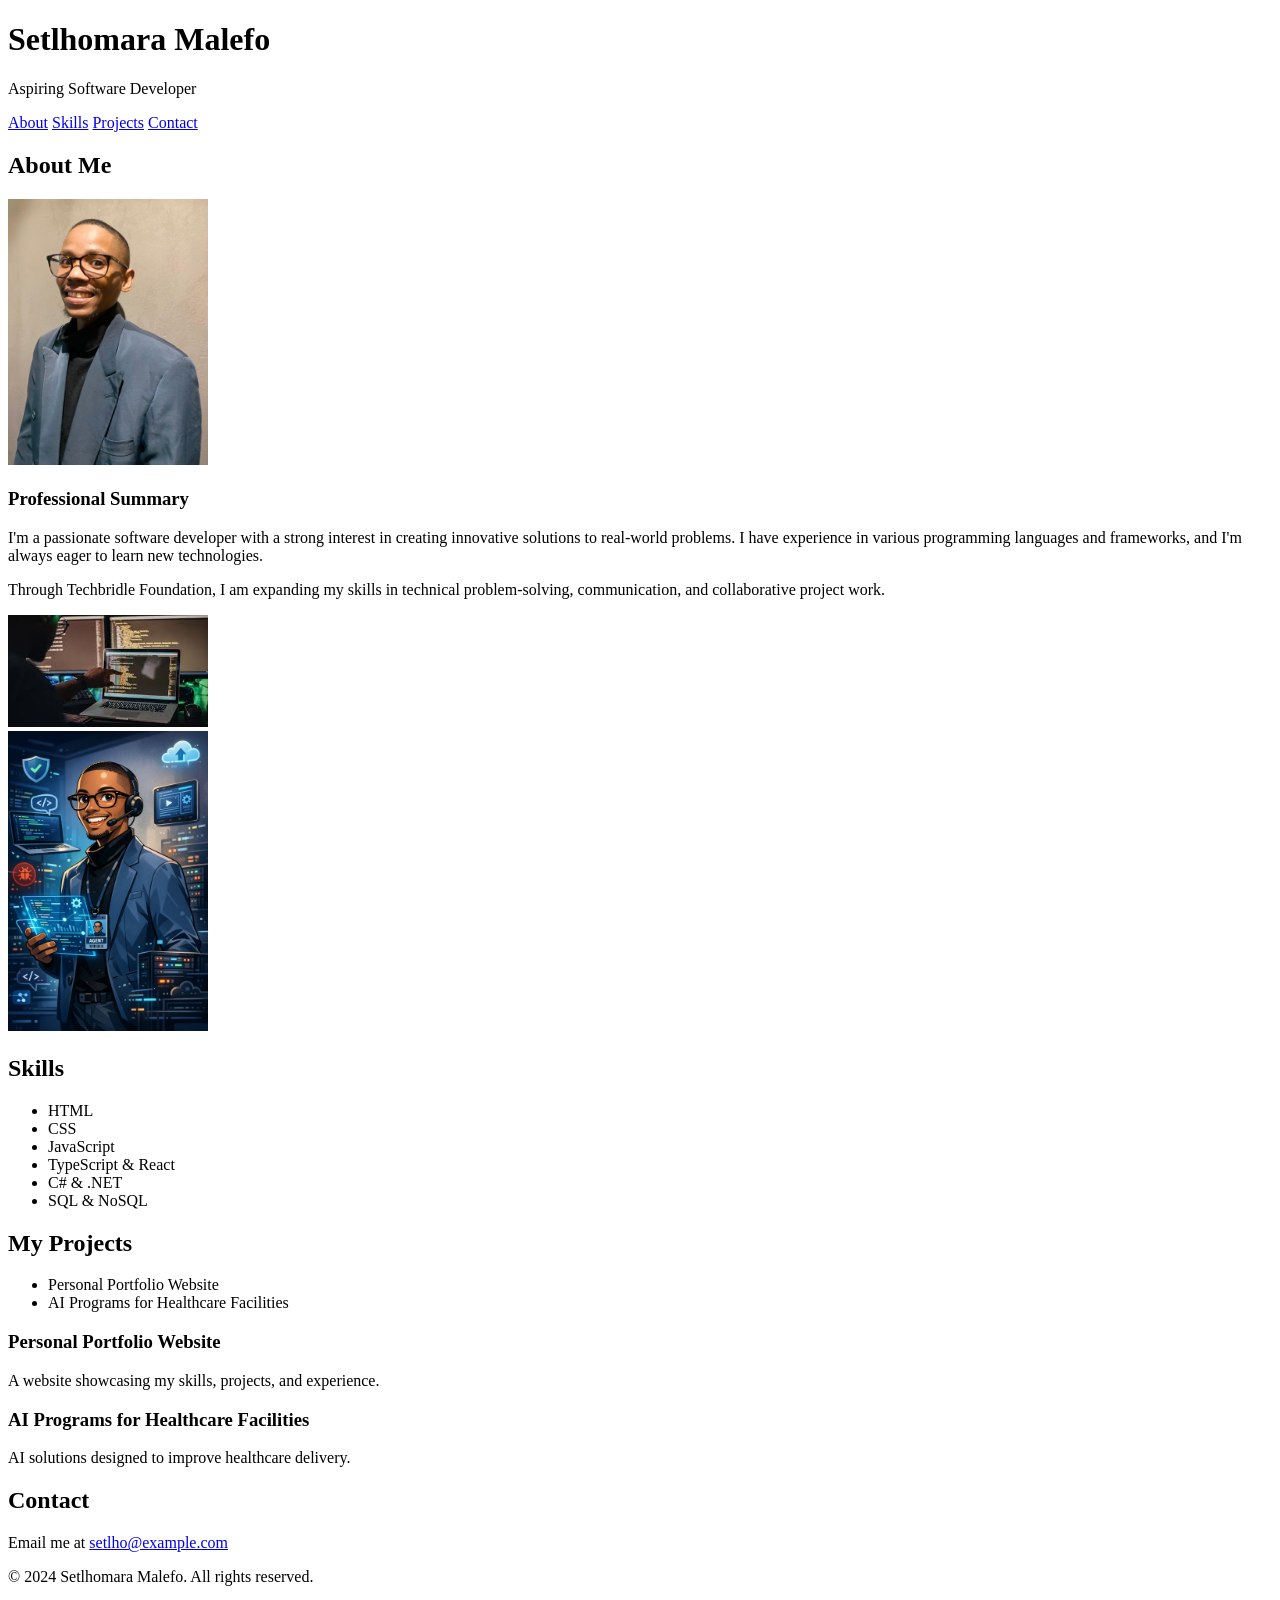
==== index.html @ 5f1a129e "Fix semantic HTML checks and add validator screenshot" ====
﻿<!DOCTYPE html>
<html lang="en">
<head>
    <meta charset="UTF-8">
    <title>Setlhomara Malefo - Software Developer</title>
    <meta name="viewport" content="width=device-width, initial-scale=1.0">
</head>

<body>

<header>
    <h1>Setlhomara Malefo</h1>
    <p>Aspiring Software Developer</p>

    <nav>
        <a href="#about">About</a>
        <a href="#skills">Skills</a>
        <a href="#projects">Projects</a>
        <a href="#contact">Contact</a>
    </nav>
</header>

<main>

    <section id="about">
        <h2>About Me</h2>
        <img src="seth.jpg" alt="Setlhomara Malefo profile picture" width="200">

        <article>
            <h3>Professional Summary</h3>
            <p>
                I'm a passionate software developer with a strong interest in creating
                innovative solutions to real-world problems. I have experience in various
                programming languages and frameworks, and I'm always eager to learn new
                technologies.
            </p>
            <p>
                Through Techbridle Foundation, I am expanding my skills in technical
                problem-solving, communication, and collaborative project work.
            </p>
        </article>
        <div class="image-gallery">
            <img src="coding-image.jpg" alt="Coding project screenshot" width="200">
        </div>
    </section>

    <section id="skills">
        <img src="ai-image.png" alt="AI project screenshot" width="200">
        <h2>Skills</h2>
        <ul>
            <li>HTML</li>
            <li>CSS</li>
            <li>JavaScript</li>
            <li>TypeScript &amp; React</li>
            <li>C# &amp; .NET</li>
            <li>SQL &amp; NoSQL</li>
        </ul>
    </section>

    <section id="projects">
        <h2>My Projects</h2>

        <ul>
            <li>Personal Portfolio Website</li>
            <li>AI Programs for Healthcare Facilities</li>
        </ul>

        <article>
            <h3>Personal Portfolio Website</h3>
            <p>A website showcasing my skills, projects, and experience.</p>
        </article>

        <article>
            <h3>AI Programs for Healthcare Facilities</h3>
            <p>AI solutions designed to improve healthcare delivery.</p>
        </article>
    </section>

    <section id="contact">
        <h2>Contact</h2>
        <p>Email me at <a href="mailto:setlho@example.com">setlho@example.com</a></p>
    </section>

</main>

<footer>
    <p>&copy; 2024 Setlhomara Malefo. All rights reserved.</p>
</footer>

</body>
</html>
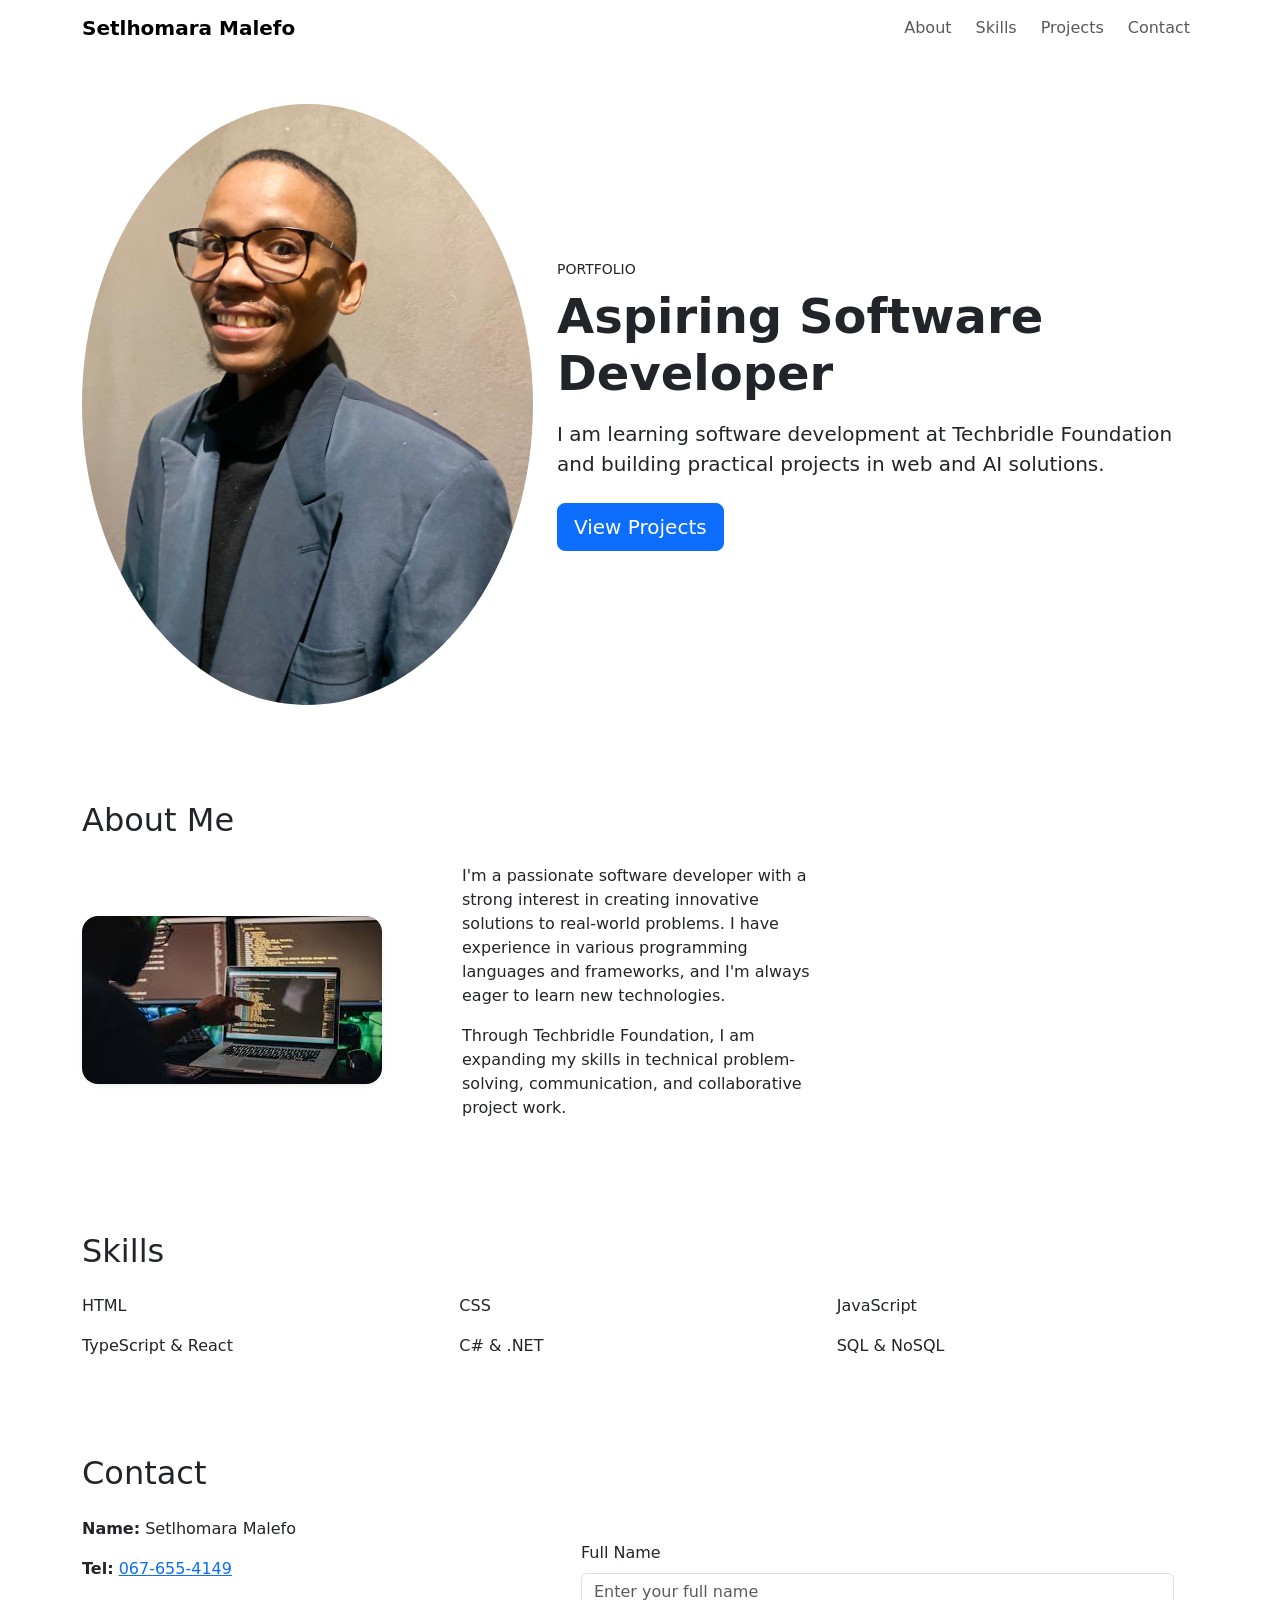
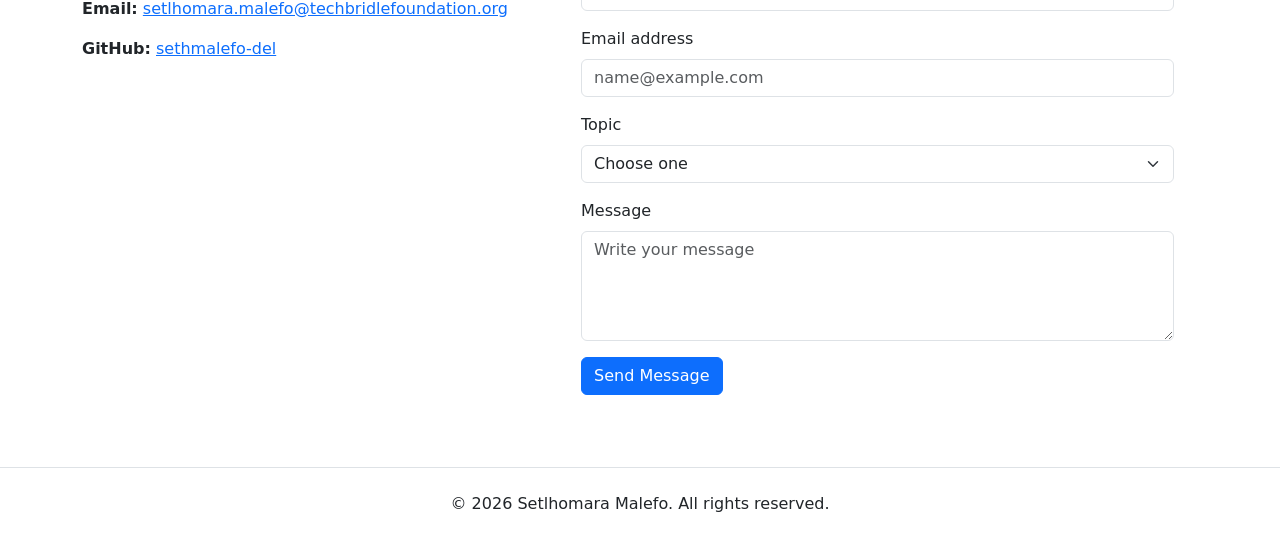
==== commit b0016cfd: "commit on main" ====
--- a/index.html
+++ b/index.html
@@ -1,93 +1,138 @@
-﻿<!DOCTYPE html>
+﻿
+<!DOCTYPE html>
 <html lang="en">
 <head>
     <meta charset="UTF-8">
+    <meta name="viewport" content="width=device-width, initial-scale=1.0">
     <title>Setlhomara Malefo - Software Developer</title>
-    <meta name="viewport" content="width=device-width, initial-scale=1.0">
-</head>
+    <link rel="preconnect" href="https://fonts.googleapis.com">
+    <link rel="preconnect" href="https://fonts.gstatic.com" crossorigin>
+    <link href="https://fonts.googleapis.com/css2?family=Poppins:wght@300;400;600;700&display=swap" rel="stylesheet">
+    <link href="https://cdn.jsdelivr.net/npm/bootstrap@5.3.3/dist/css/bootstrap.min.css" rel="stylesheet">
+    <link href="https://cdn.jsdelivr.net/npm/bootstrap@5.3.3/dist/css/bootstrap.min.css" rel="stylesheet" integrity="sha384-QWTKZyjpPEjISv5WaRU9OFeRpok6YctnYmDr5pNlyT2bRjXh0JMhjY6hW+ALEwIH" crossorigin="anonymous">
+    <link rel="stylesheet" href="assets/css/style.css">
+<!-- Code injected by Five-server -->
+  <script async data-id="five-server" data-file="c:\Users\Ofentse-Botshelo\Desktop\TechBridle-HTML\index.html" type="application/javascript" src="/fiveserver.js"></script>
+  </head>
+<body>
+    <nav class="navbar navbar-expand-lg sticky-top custom-navbar">
+        <div class="container">
+          <a class="navbar-brand fw-bold" href="#home">Setlhomara Malefo</a>
+            <button class="navbar-toggler" type="button" data-bs-toggle="collapse" data-bs-target="#mainNav" aria-controls="mainNav" aria-expanded="false" aria-label="Toggle navigation">
+                <span class="navbar-toggler-icon"></span>
+            </button>
+            <div class="collapse navbar-collapse" id="mainNav">
+                <ul class="navbar-nav ms-auto gap-lg-2">
+                    <li class="nav-item"><a class="nav-link" href="#about">About</a></li>
+                    <li class="nav-item"><a class="nav-link" href="#skills">Skills</a></li>
+                    <li class="nav-item"><a class="nav-link" href="#projects">Projects</a></li>
+                    <li class="nav-item"><a class="nav-link" href="#contact">Contact</a></li>
+                </ul>
+            </div>
+        </div>
+    </nav>
 
-<body>
+    <header id="home" class="hero-section py-5">
+        <div class="container">
+            <div class="row align-items-center g-4">
+                <div class="col-md-5 text-center">
+                    <img src="seth.jpg" class="img-fluid rounded-circle profile-image" alt="Setlhomara Malefo portrait">
+                </div>
+                <div class="col-md-7">
+                    <p class="text-uppercase small mb-2 section-label">Portfolio</p>
+                    <h1 class="display-5 fw-bold mb-3">Aspiring Software Developer</h1>
+                    <p class="lead mb-4">I am learning software development at Techbridle Foundation and building practical projects in web and AI solutions.</p>
+                    <a href="#projects" class="btn btn-primary btn-lg">View Projects</a>
+                </div>
+            </div>
+        </div>
+    </header>
 
-<header>
-    <h1>Setlhomara Malefo</h1>
-    <p>Aspiring Software Developer</p>
+    <main>
+        <section id="about" class="py-5">
+            <div class="container">
+                <h2 class="section-title mb-4">About Me</h2>
+                <div class="row g-4 align-items-center">
+                    <div class="col-lg-4">
+                        <img src="coding-image.jpg" class="img-fluid rounded-4 shadow-sm" alt="Code editor on laptop screen">
+                    </div>
+                    <div class="col-lg-4">
+                        <div class="about-text">
+                            <p>
+                                I'm a passionate software developer with a strong interest in creating innovative solutions to
+                                real-world problems. I have experience in various programming languages and frameworks, and I'm
+                                always eager to learn new technologies.
+                            </p>
+                            <p>Through Techbridle Foundation, I am expanding my skills in technical problem-solving, communication, and collaborative project work.</p>
+                        </div>
+                    </div>
+                </div>
+            </div>
+        </section>
+                       
+            <section id="skills" class="py-5">
+            <div class="container">
+                <h2 class="section-title mb-4">Skills</h2>
+                <div class="row g-3">
+                    <div class="col-sm-6 col-lg-4"><div class="skill-card">HTML</div></div>
+                    <div class="col-sm-6 col-lg-4"><div class="skill-card">CSS</div></div>
+                    <div class="col-sm-6 col-lg-4"><div class="skill-card">JavaScript</div></div>
+                    <div class="col-sm-6 col-lg-4"><div class="skill-card">TypeScript & React</div></div>
+                    <div class="col-sm-6 col-lg-4"><div class="skill-card">C# & .NET</div></div>
+                    <div class="col-sm-6 col-lg-4"><div class="skill-card">SQL & NoSQL</div></div>
+                </div>
+            </div>
+        </section>
+         <section id="contact" class="py-5">
+            <div class="container">
+                <h2 class="section-title mb-4">Contact</h2>
+                <div class="row g-4">
+                    <div class="col-lg-5">
+                        <p><strong>Name:</strong> Setlhomara Malefo</p>
+                        <p><strong>Tel:</strong> <a href="tel:067-655-4149">067-655-4149</a></p>
+                        <p><strong>Email:</strong> <a href="mailto:setlhomara.malefo@techbridlefoundation.org">setlhomara.malefo@techbridlefoundation.org</a></p>
+                        <p><strong>GitHub:</strong> <a href="https://github.com/sethmalefo-del" target="_blank" rel="noopener">sethmalefo-del</a></p>
+                    </div>
+                    <div class="col-lg-7">
+                        <form class="p-4 rounded-4 contact-form">
+                            <div class="mb-3">
+                                <label for="fullName" class="form-label">Full Name</label>
+                                <input type="text" class="form-control" id="fullName" placeholder="Enter your full name">
+                            </div>
+                            <div class="mb-3">
+                                <label for="emailAddress" class="form-label">Email address</label>
+                                <input type="email" class="form-control" id="emailAddress" placeholder="name@example.com">
+                            </div>
+                            <div class="mb-3">
+                                <label for="topic" class="form-label">Topic</label>
+                                <select class="form-select" id="topic">
+                                    <option selected>Choose one</option>
+                                    <option>Portfolio Feedback</option>
+                                    <option>Project Collaboration</option>
+                                    <option>General Message</option>
+                                </select>
+                            </div>
+                            <div class="mb-3">
+                                <label for="message" class="form-label">Message</label>
+                                <textarea class="form-control" id="message" rows="4" placeholder="Write your message"></textarea>
+                            </div>
+                            <button type="submit" class="btn btn-primary">Send Message</button>
+                        </form>
+                    </div>
+                </div>
+            </div>
+        </section>
+    </main>
 
-    <nav>
-        <a href="#about">About</a>
-        <a href="#skills">Skills</a>
-        <a href="#projects">Projects</a>
-        <a href="#contact">Contact</a>
-    </nav>
-</header>
+    <footer class="py-4 text-center border-top">
+        <div class="container">
+            <p class="mb-0">&copy; 2026 Setlhomara Malefo. All rights reserved.</p>
+        </div>
+    </footer>
 
-<main>
-
-    <section id="about">
-        <h2>About Me</h2>
-        <img src="seth.jpg" alt="Setlhomara Malefo profile picture" width="200">
-
-        <article>
-            <h3>Professional Summary</h3>
-            <p>
-                I'm a passionate software developer with a strong interest in creating
-                innovative solutions to real-world problems. I have experience in various
-                programming languages and frameworks, and I'm always eager to learn new
-                technologies.
-            </p>
-            <p>
-                Through Techbridle Foundation, I am expanding my skills in technical
-                problem-solving, communication, and collaborative project work.
-            </p>
-        </article>
-        <div class="image-gallery">
-            <img src="coding-image.jpg" alt="Coding project screenshot" width="200">
-        </div>
-    </section>
-
-    <section id="skills">
-        <img src="ai-image.png" alt="AI project screenshot" width="200">
-        <h2>Skills</h2>
-        <ul>
-            <li>HTML</li>
-            <li>CSS</li>
-            <li>JavaScript</li>
-            <li>TypeScript &amp; React</li>
-            <li>C# &amp; .NET</li>
-            <li>SQL &amp; NoSQL</li>
-        </ul>
-    </section>
-
-    <section id="projects">
-        <h2>My Projects</h2>
-
-        <ul>
-            <li>Personal Portfolio Website</li>
-            <li>AI Programs for Healthcare Facilities</li>
-        </ul>
-
-        <article>
-            <h3>Personal Portfolio Website</h3>
-            <p>A website showcasing my skills, projects, and experience.</p>
-        </article>
-
-        <article>
-            <h3>AI Programs for Healthcare Facilities</h3>
-            <p>AI solutions designed to improve healthcare delivery.</p>
-        </article>
-    </section>
-
-    <section id="contact">
-        <h2>Contact</h2>
-        <p>Email me at <a href="mailto:setlho@example.com">setlho@example.com</a></p>
-    </section>
-
-</main>
-
-<footer>
-    <p>&copy; 2024 Setlhomara Malefo. All rights reserved.</p>
-</footer>
-
+    <script src="https://cdn.jsdelivr.net/npm/bootstrap@5.3.3/dist/js/bootstrap.bundle.min.js" integrity="sha384-YvpcrYf0tY3lHB60NNkmXc5s9fDVZLESaAA55NDzOxhy9GkcIdslK1eN7N6jIeHz" crossorigin="anonymous"></script>
 </body>
 </html>
 
+      
 
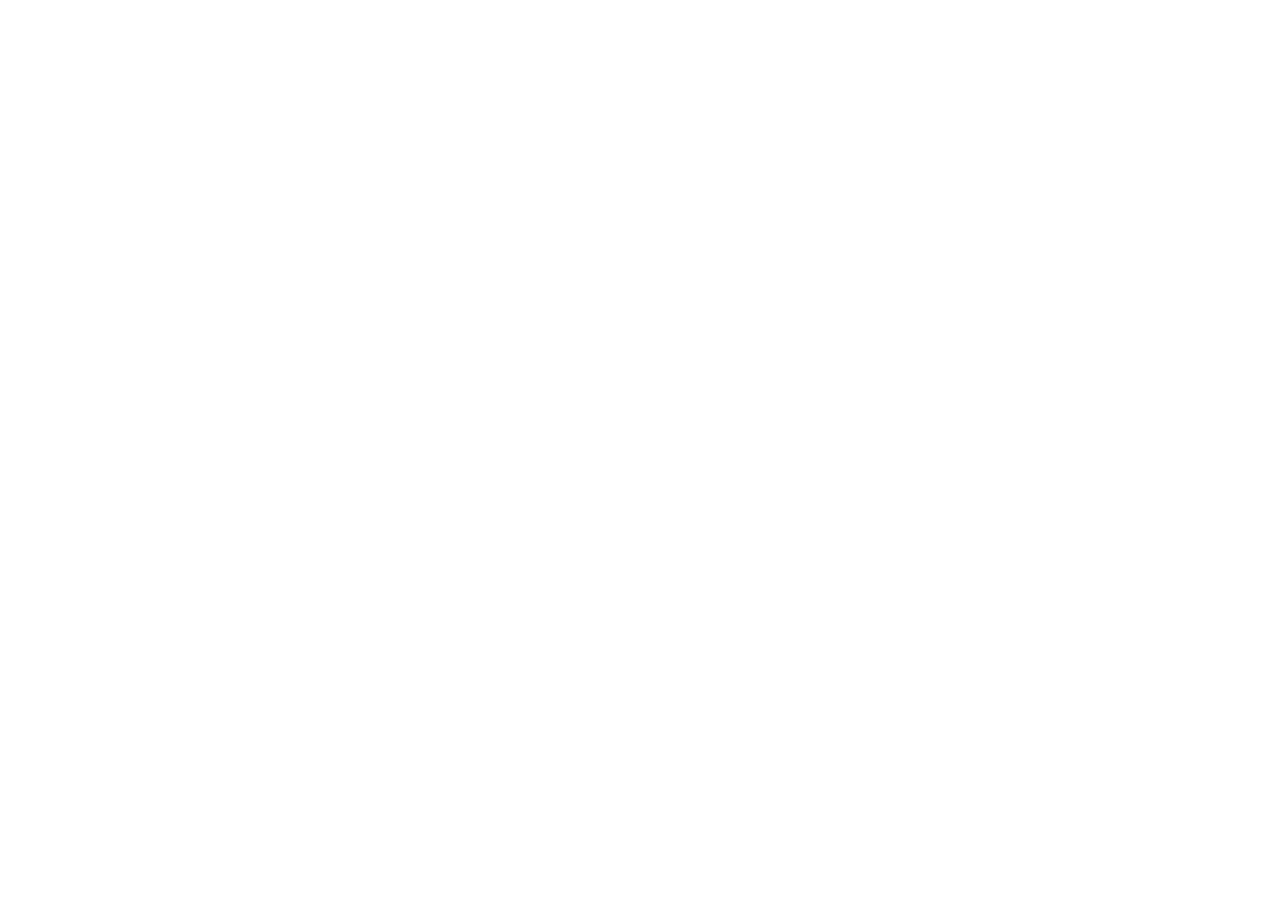
==== commit 89f33a0d: "Update index.html" ====
--- a/index.html
+++ b/index.html
@@ -1,5 +1,4 @@
-﻿
-<!DOCTYPE html>
+﻿<!DOCTYPE html>
 <html lang="en">
 <head>
     <meta charset="UTF-8">
@@ -11,7 +10,7 @@
     <link href="https://cdn.jsdelivr.net/npm/bootstrap@5.3.3/dist/css/bootstrap.min.css" rel="stylesheet">
     <link href="https://cdn.jsdelivr.net/npm/bootstrap@5.3.3/dist/css/bootstrap.min.css" rel="stylesheet" integrity="sha384-QWTKZyjpPEjISv5WaRU9OFeRpok6YctnYmDr5pNlyT2bRjXh0JMhjY6hW+ALEwIH" crossorigin="anonymous">
     <link rel="stylesheet" href="assets/css/style.css">
-<!-- Code injected by Five-server -->
+<!-- Code injected>
   <script async data-id="five-server" data-file="c:\Users\Ofentse-Botshelo\Desktop\TechBridle-HTML\index.html" type="application/javascript" src="/fiveserver.js"></script>
   </head>
 <body>
@@ -132,7 +131,4 @@
 
     <script src="https://cdn.jsdelivr.net/npm/bootstrap@5.3.3/dist/js/bootstrap.bundle.min.js" integrity="sha384-YvpcrYf0tY3lHB60NNkmXc5s9fDVZLESaAA55NDzOxhy9GkcIdslK1eN7N6jIeHz" crossorigin="anonymous"></script>
 </body>
-</html>
-
-      
-
+</html>
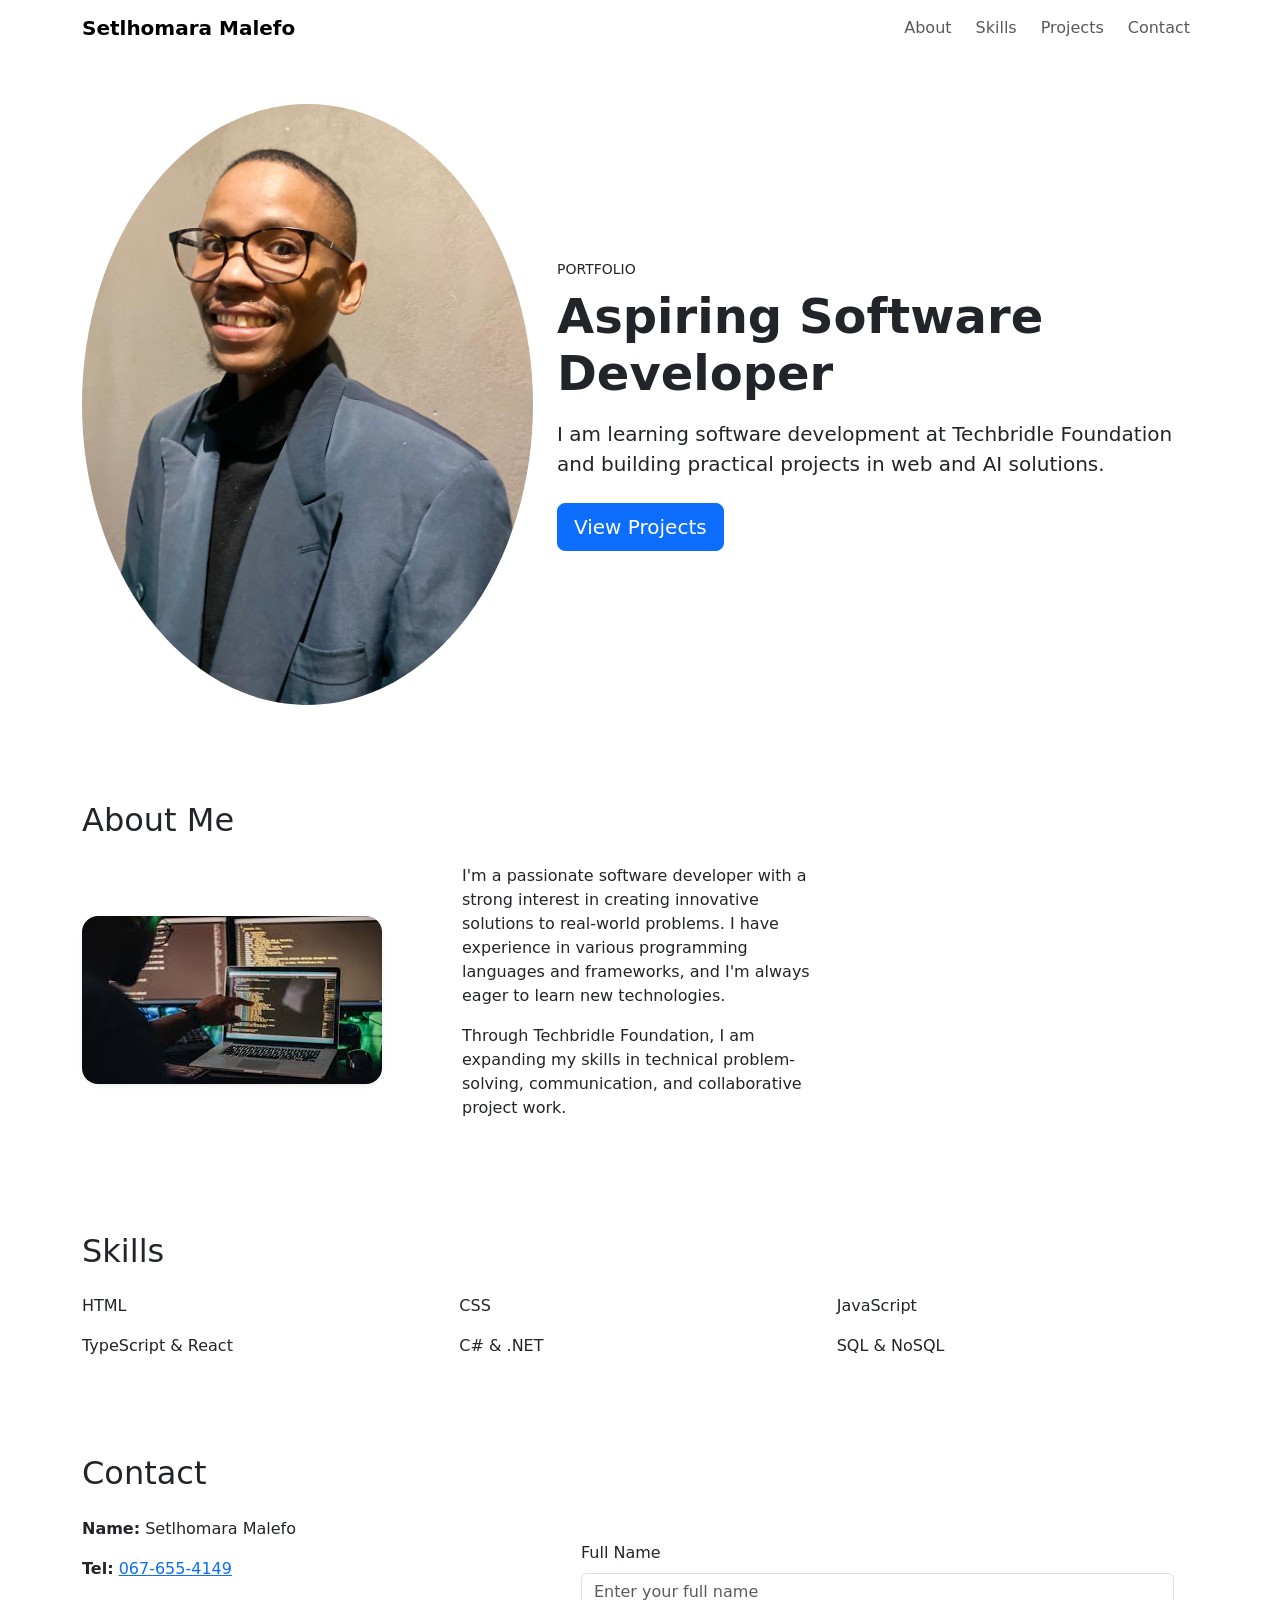
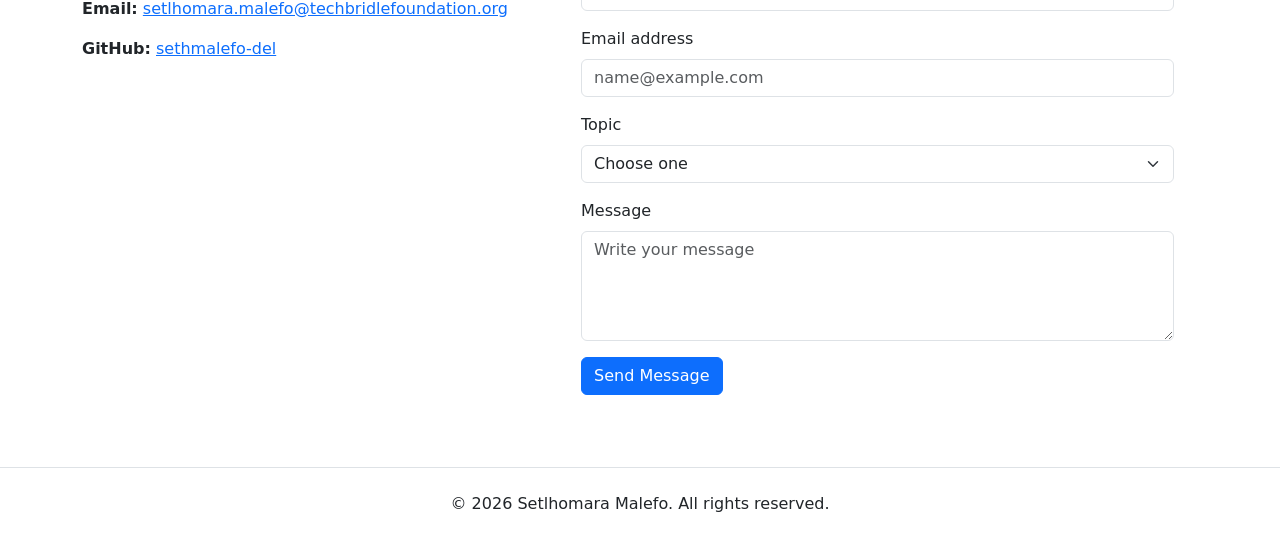
==== commit 18ab3b35: "commit on main" ====
--- a/index.html
+++ b/index.html
@@ -10,8 +10,6 @@
     <link href="https://cdn.jsdelivr.net/npm/bootstrap@5.3.3/dist/css/bootstrap.min.css" rel="stylesheet">
     <link href="https://cdn.jsdelivr.net/npm/bootstrap@5.3.3/dist/css/bootstrap.min.css" rel="stylesheet" integrity="sha384-QWTKZyjpPEjISv5WaRU9OFeRpok6YctnYmDr5pNlyT2bRjXh0JMhjY6hW+ALEwIH" crossorigin="anonymous">
     <link rel="stylesheet" href="assets/css/style.css">
-<!-- Code injected>
-  <script async data-id="five-server" data-file="c:\Users\Ofentse-Botshelo\Desktop\TechBridle-HTML\index.html" type="application/javascript" src="/fiveserver.js"></script>
   </head>
 <body>
     <nav class="navbar navbar-expand-lg sticky-top custom-navbar">
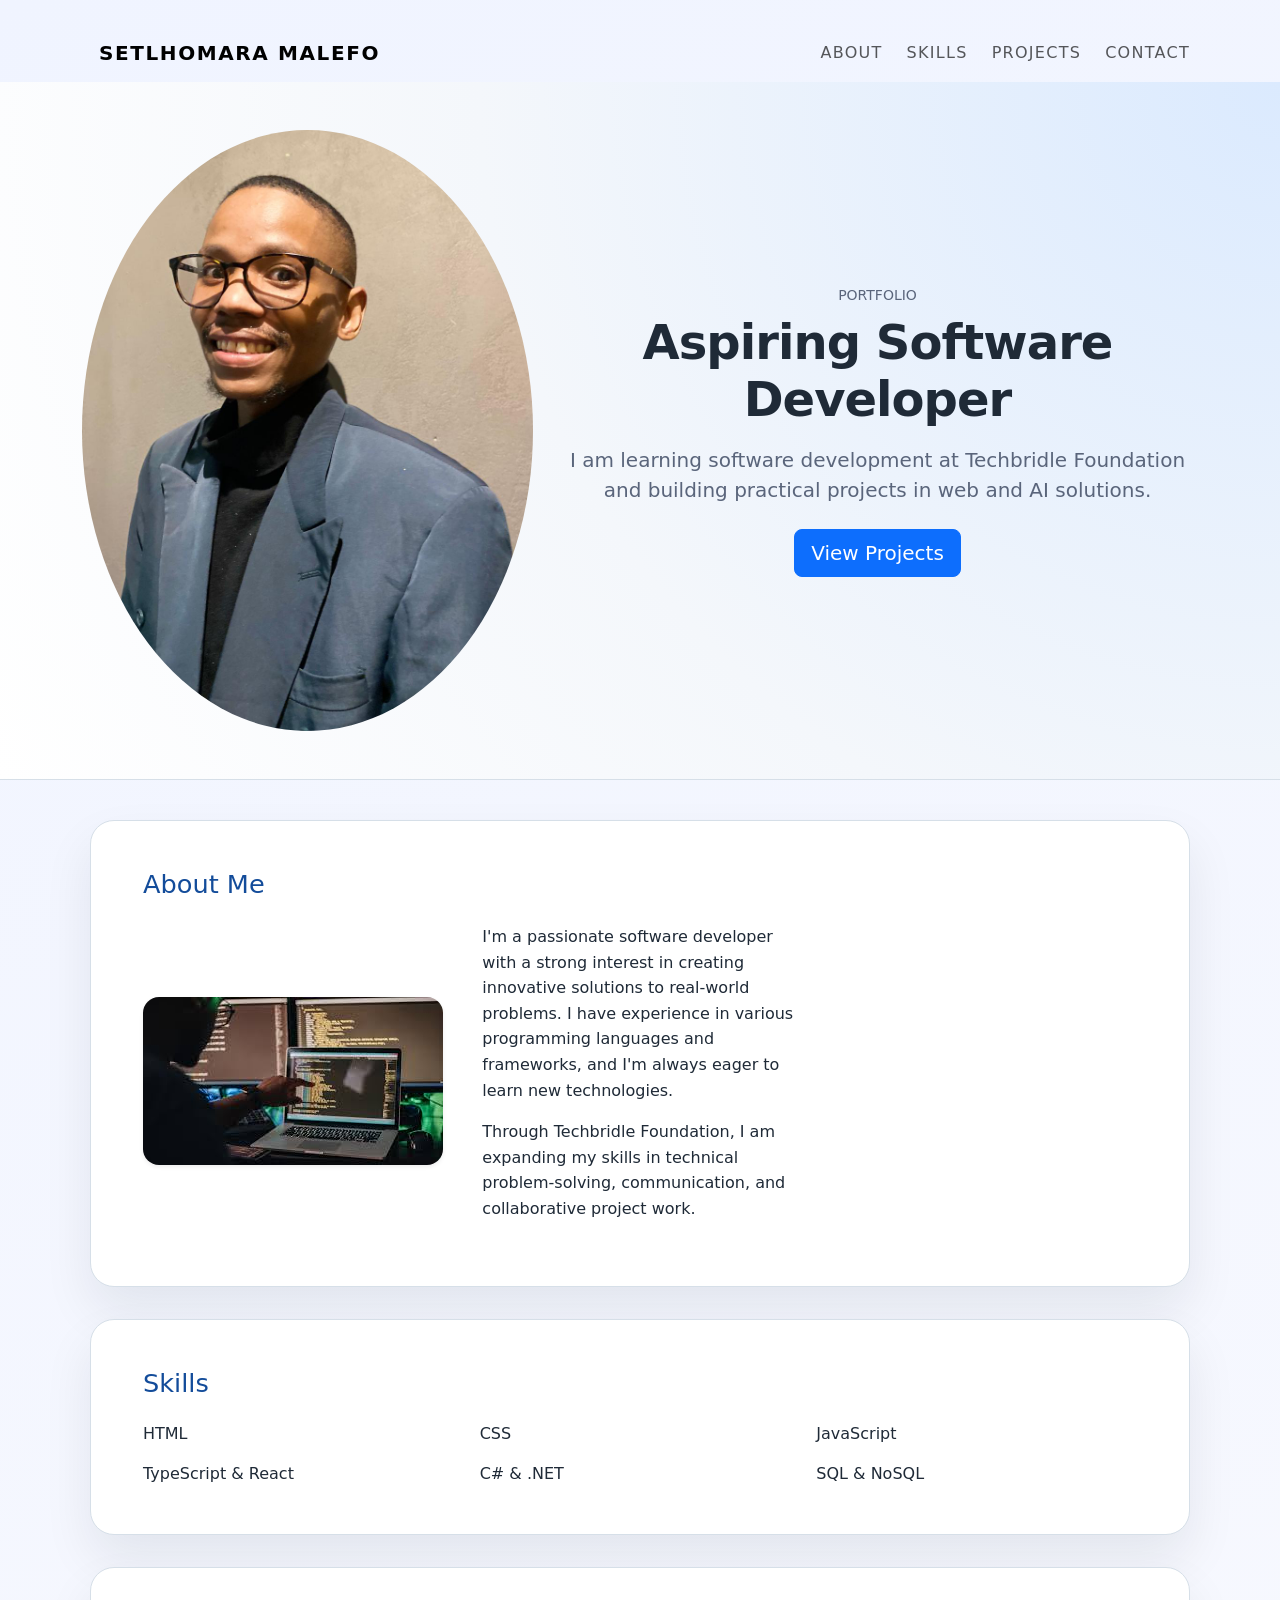
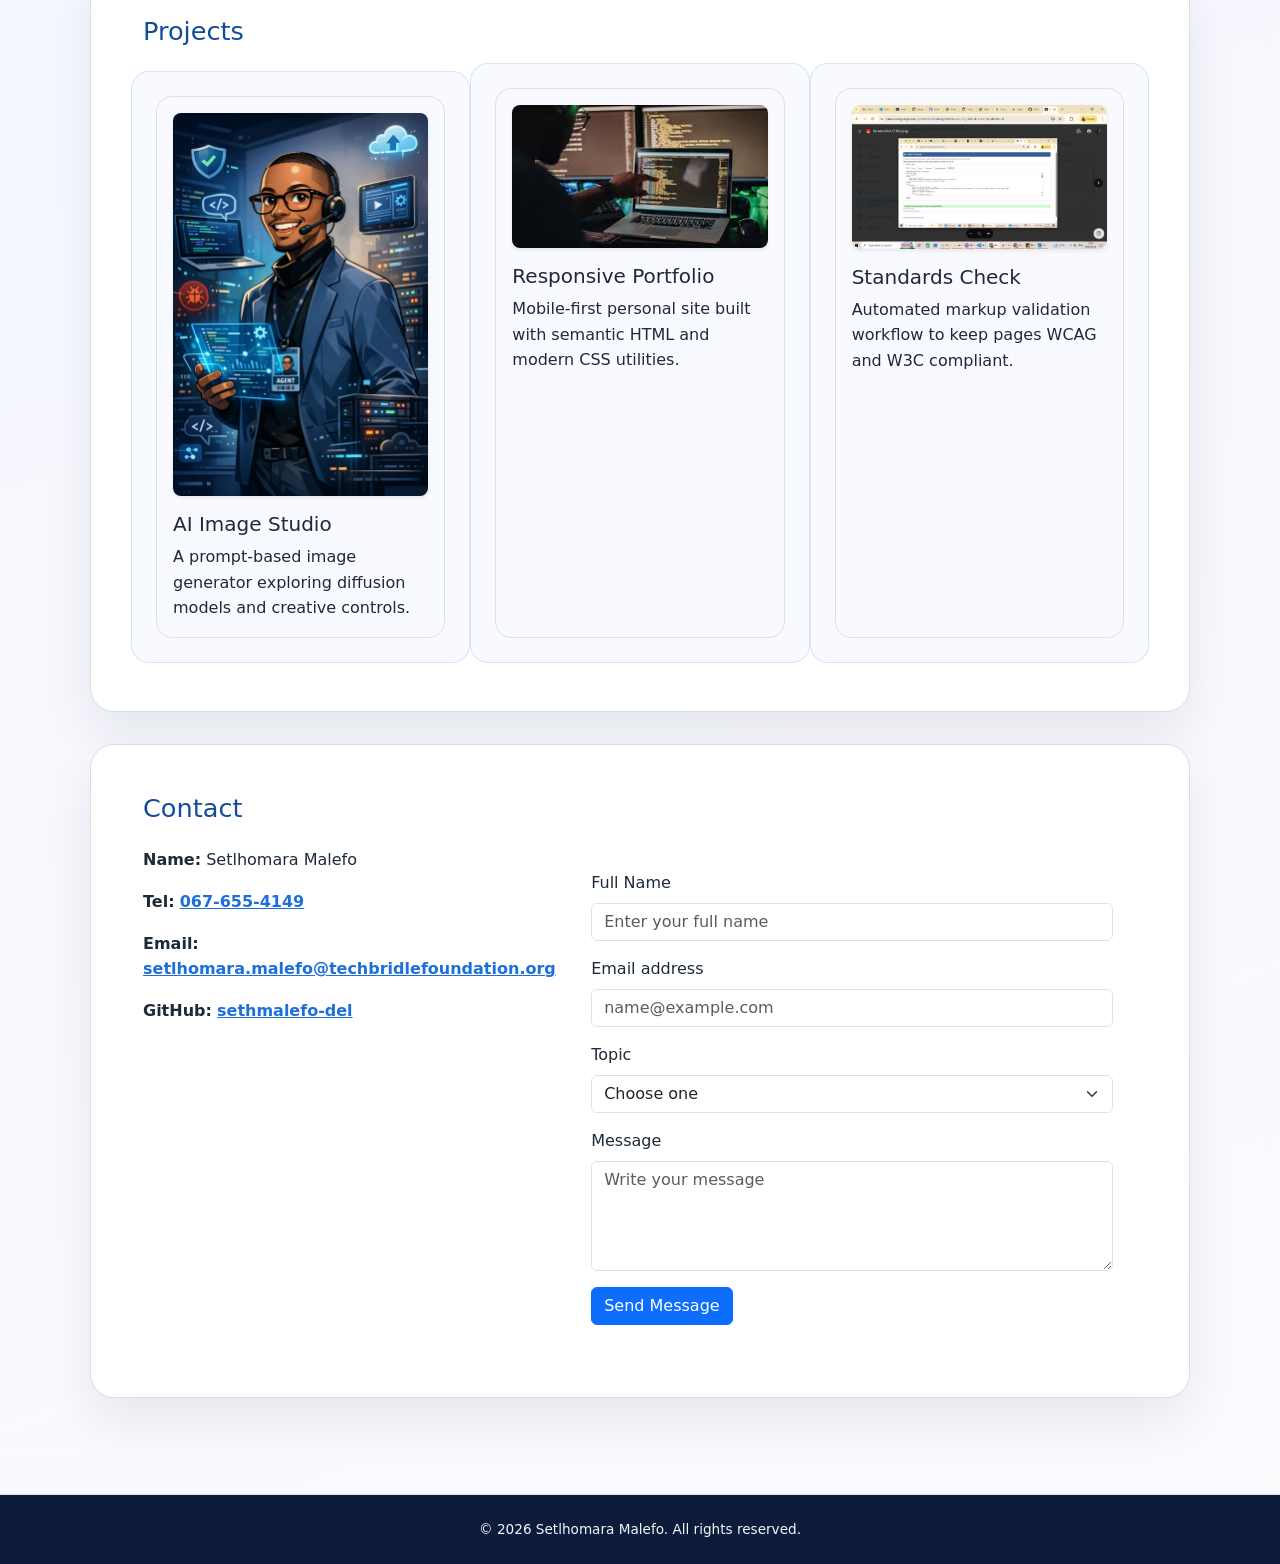
==== commit b72e37c5: "commit to main" ====
--- a/index.html
+++ b/index.html
@@ -9,7 +9,7 @@
     <link href="https://fonts.googleapis.com/css2?family=Poppins:wght@300;400;600;700&display=swap" rel="stylesheet">
     <link href="https://cdn.jsdelivr.net/npm/bootstrap@5.3.3/dist/css/bootstrap.min.css" rel="stylesheet">
     <link href="https://cdn.jsdelivr.net/npm/bootstrap@5.3.3/dist/css/bootstrap.min.css" rel="stylesheet" integrity="sha384-QWTKZyjpPEjISv5WaRU9OFeRpok6YctnYmDr5pNlyT2bRjXh0JMhjY6hW+ALEwIH" crossorigin="anonymous">
-    <link rel="stylesheet" href="assets/css/style.css">
+    <link rel="stylesheet" href="style.css">
   </head>
 <body>
     <nav class="navbar navbar-expand-lg sticky-top custom-navbar">
@@ -67,7 +67,7 @@
             </div>
         </section>
                        
-            <section id="skills" class="py-5">
+        <section id="skills" class="py-5">
             <div class="container">
                 <h2 class="section-title mb-4">Skills</h2>
                 <div class="row g-3">
@@ -77,6 +77,35 @@
                     <div class="col-sm-6 col-lg-4"><div class="skill-card">TypeScript & React</div></div>
                     <div class="col-sm-6 col-lg-4"><div class="skill-card">C# & .NET</div></div>
                     <div class="col-sm-6 col-lg-4"><div class="skill-card">SQL & NoSQL</div></div>
+                </div>
+            </div>
+        </section>
+        
+        <section id="projects" class="py-5">
+            <div class="container">
+                <h2 class="section-title mb-4">Projects</h2>
+                <div class="row g-4">
+                    <article class="col-md-4">
+                        <div class="project-card h-100 p-3 border rounded-4">
+                            <img src="ai-image.png" class="img-fluid rounded-3 shadow-sm" alt="AI generated abstract landscape">
+                            <h3 class="h5 mt-3 mb-2">AI Image Studio</h3>
+                            <p class="mb-0">A prompt-based image generator exploring diffusion models and creative controls.</p>
+                        </div>
+                    </article>
+                    <article class="col-md-4">
+                        <div class="project-card h-100 p-3 border rounded-4">
+                            <img src="coding-image.jpg" class="img-fluid rounded-3 shadow-sm" alt="Code editor showcasing responsive layout">
+                            <h3 class="h5 mt-3 mb-2">Responsive Portfolio</h3>
+                            <p class="mb-0">Mobile-first personal site built with semantic HTML and modern CSS utilities.</p>
+                        </div>
+                    </article>
+                    <article class="col-md-4">
+                        <div class="project-card h-100 p-3 border rounded-4">
+                            <img src="w3cshot.png" class="img-fluid rounded-3 shadow-sm" alt="W3C validation screenshot">
+                            <h3 class="h5 mt-3 mb-2">Standards Check</h3>
+                            <p class="mb-0">Automated markup validation workflow to keep pages WCAG and W3C compliant.</p>
+                        </div>
+                    </article>
                 </div>
             </div>
         </section>
@@ -129,4 +158,4 @@
 
     <script src="https://cdn.jsdelivr.net/npm/bootstrap@5.3.3/dist/js/bootstrap.bundle.min.js" integrity="sha384-YvpcrYf0tY3lHB60NNkmXc5s9fDVZLESaAA55NDzOxhy9GkcIdslK1eN7N6jIeHz" crossorigin="anonymous"></script>
 </body>
-</html>+</html>
--- a/style.css
+++ b/style.css
@@ -0,0 +1,205 @@
+/* Portfolio styles */
+:root {
+    --bg: #edf2ff;
+    --surface: #ffffff;
+    --text: #1f2a37;
+    --muted: #5a657b;
+    --accent: #1d6fdc;
+    --accent-dark: #134c9a;
+    --border: #d6dfe8;
+}
+
+*,
+*::before,
+*::after {
+    box-sizing: border-box;
+}
+
+body {
+    margin: 0;
+    font-family: "Poppins", "Inter", system-ui, -apple-system, sans-serif;
+    color: var(--text);
+    background: linear-gradient(160deg, #f0f4ff 0%, #fbfbfe 100%);
+    min-height: 100vh;
+}
+
+html {
+    scroll-behavior: smooth;
+    scroll-padding-top: 150px;
+ }
+
+a {
+    color: var(--accent);
+}
+
+header {
+    text-align: center;
+    padding: 3rem 1.5rem;
+    background: radial-gradient(circle at top right, #dbeafe, #f4f7fb 55%, #ffffff 100%);
+    border-bottom: 1px solid var(--border);
+    position: sticky;
+    top: 0;
+    z-index: 1;
+}
+
+header h1 {
+    margin: 0 0 0.1rem;
+    font-size: clamp(2rem, 4vw, 3rem);
+    letter-spacing: -0.02em;
+}
+
+header p {
+    margin: 0;
+    font-size: 0%;
+    color: var(--muted);
+}
+
+nav {
+    margin-top: 1.5rem;
+    display: flex;
+    justify-content: center;
+    gap: 1rem;
+    flex-wrap: wrap;
+}
+
+nav a {
+    text-decoration: none;
+    padding: 0.45rem 1rem;
+    border-radius: 999px;
+    border: 1px solid transparent;
+    font-size: 0.9rem;
+    letter-spacing: 0.08em;
+    text-transform: uppercase;
+    font-weight: 600;
+    color: var(--text);
+    transition: border-color 0.2s ease, color 0.2s ease, background 0.2s ease;
+}
+
+nav a:hover,
+nav a:focus-visible {
+    border-color: var(--accent);
+    color: var(--accent-dark);
+    background: rgba(29, 111, 220, 0.08);
+}
+
+main {
+    width: min(1100px, 100% - 2rem);
+    margin: 0 auto;
+    padding: 2.5rem 0 4rem;
+}
+
+section {
+    background: var(--surface);
+    border-radius: 24px;
+    padding: 2.5rem;
+    margin-bottom: 2rem;
+    box-shadow: 0 24px 50px rgba(15, 23, 42, 0.08);
+    border: 1px solid var(--border);
+}
+
+section h2 {
+    margin-top: 0;
+    margin-bottom: 1rem;
+    font-size: clamp(1.6rem, 2vw, 2.25rem);
+    color: var(--accent-dark);
+}
+
+section {
+    scroll-margin-top: 140px;
+}
+
+section p {
+    line-height: 1.6;
+    margin-bottom: 1rem;
+}
+
+.image-gallery {
+    margin-top: 1.2rem;
+}
+
+.image-gallery img {
+    width: min(280px, 100%);
+    border-radius: 18px;
+    box-shadow: 0 20px 40px rgba(15, 23, 42, 0.12);
+}
+
+#skills {
+    display: grid;
+    gap: 1.5rem;
+    align-items: center;
+}
+
+#skills img {
+    justify-self: center;
+    width: min(280px, 100%);
+    border-radius: 18px;
+    box-shadow: 0 15px 40px rgba(15, 23, 42, 0.08);
+}
+
+#skills ul {
+    padding: 0;
+    margin: 0;
+    list-style: none;
+    display: flex;
+    flex-wrap: wrap;
+    gap: 0.75rem;
+}
+
+#skills li {
+    border: 1px solid var(--border);
+    border-radius: 999px;
+    padding: 0.6rem 1.2rem;
+    font-weight: 600;
+    background: #f8f9ff;
+    color: var(--muted);
+}
+
+#projects ul {
+    margin-bottom: 1.5rem;
+    padding-left: 1rem;
+    color: var(--muted);
+}
+
+#projects article {
+    background: #f8faff;
+    border-radius: 18px;
+    padding: 1.5rem;
+    border: 1px solid rgba(29, 111, 220, 0.15);
+    transition: transform 0.25s ease, box-shadow 0.25s ease;
+}
+
+#projects article + article {
+    margin-top: 1rem;
+}
+
+#projects article:hover {
+    transform: translateY(-4px);
+    box-shadow: 0 12px 30px rgba(29, 111, 220, 0.15);
+}
+
+#contact a {
+    font-weight: 600;
+    color: var(--accent);
+}
+
+footer {
+    text-align: center;
+    padding: 1.8rem 1rem;
+    background: #0c1c3a;
+    color: #f5f6fb;
+    font-size: 0.85rem;
+}
+
+@media (max-width: 640px) {
+    section {
+        padding: 1.75rem;
+    }
+
+    nav {
+        gap: 0.5rem;
+    }
+
+    header {
+        padding: 2.5rem 1rem;
+    }
+}
